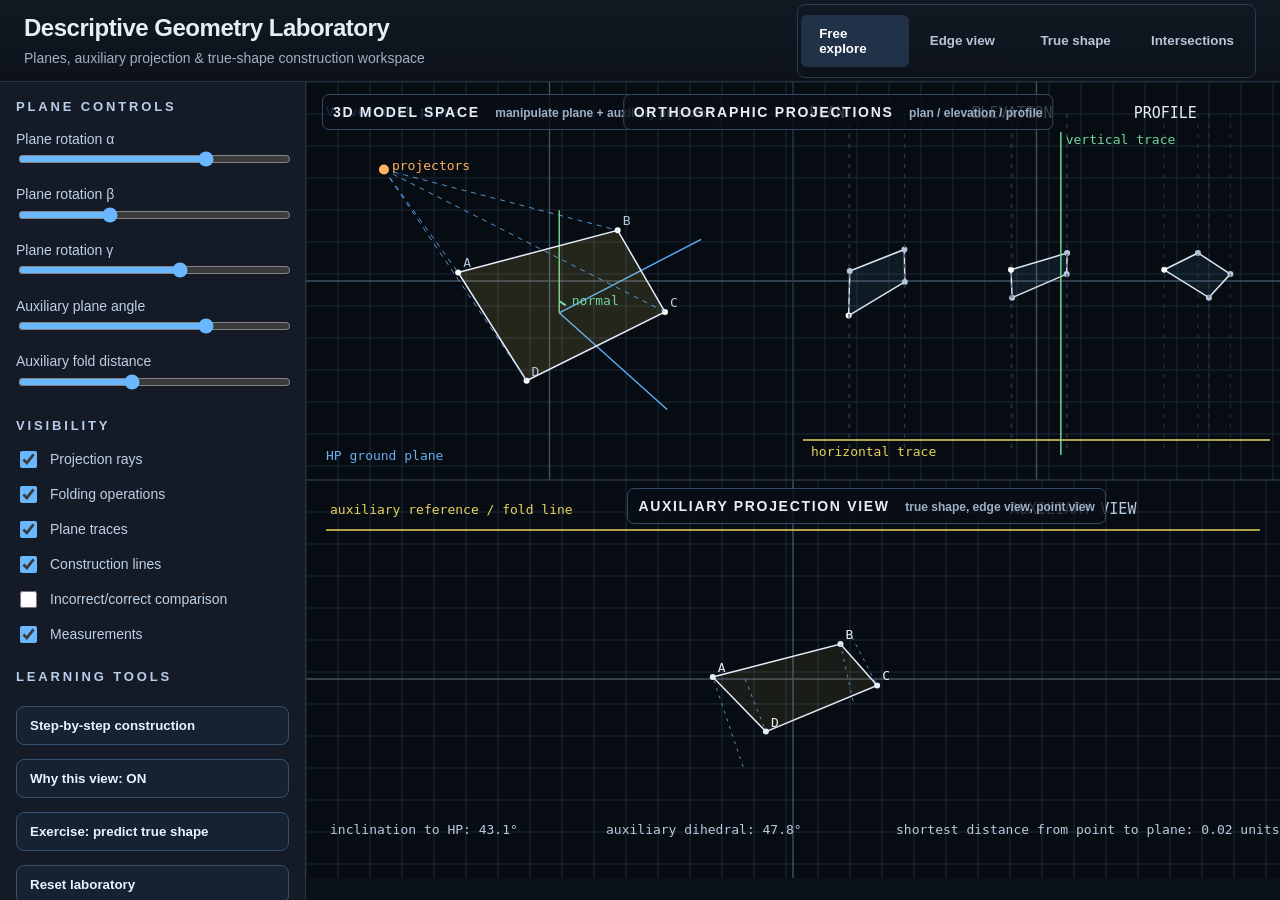
==== index.html @ dc157e67 "Add files via upload" ====
<!doctype html>
<html lang="en">
<head>
  <meta charset="utf-8" />
  <meta name="viewport" content="width=device-width,initial-scale=1" />
  <title>Descriptive Geometry Laboratory</title>
  <link rel="stylesheet" href="styles.css" />
</head>
<body>
  <header>
    <div><h1>Descriptive Geometry Laboratory</h1><p>Planes, auxiliary projection & true-shape construction workspace</p></div>
    <nav class="tabs">
      <button data-mode="free" class="active">Free explore</button>
      <button data-mode="edge">Edge view</button>
      <button data-mode="true">True shape</button>
      <button data-mode="intersect">Intersections</button>
    </nav>
  </header>
  <main>
    <aside>
      <section><h2>Plane Controls</h2>
        <label>Plane rotation α <input id="rx" type="range" min="-80" max="80" value="32"></label>
        <label>Plane rotation β <input id="ry" type="range" min="-80" max="80" value="-28"></label>
        <label>Plane rotation γ <input id="rz" type="range" min="-90" max="90" value="18"></label>
        <label>Auxiliary plane angle <input id="aux" type="range" min="-90" max="90" value="36"></label>
        <label>Auxiliary fold distance <input id="fold" type="range" min="40" max="210" value="110"></label>
      </section>
      <section><h2>Visibility</h2>
        <label class="check"><input id="rays" type="checkbox" checked> Projection rays</label>
        <label class="check"><input id="folds" type="checkbox" checked> Folding operations</label>
        <label class="check"><input id="traces" type="checkbox" checked> Plane traces</label>
        <label class="check"><input id="construct" type="checkbox" checked> Construction lines</label>
        <label class="check"><input id="compare" type="checkbox"> Incorrect/correct comparison</label>
        <label class="check"><input id="measure" type="checkbox" checked> Measurements</label>
      </section>
      <section><h2>Learning Tools</h2>
        <button id="step">Step-by-step construction</button>
        <button id="why">Why this view: ON</button>
        <button id="exercise">Exercise: predict true shape</button>
        <button id="reset">Reset laboratory</button>
        <div id="explain" class="note">Rotate the auxiliary plane until it becomes parallel to the inclined plane: the auxiliary view then reveals true shape.</div>
      </section>
    </aside>
    <section class="stage">
      <canvas id="c"></canvas>
      <div class="hud topLeft">3D MODEL SPACE <span>manipulate plane + auxiliary projector</span></div>
      <div class="hud topMid">ORTHOGRAPHIC PROJECTIONS <span>plan / elevation / profile</span></div>
      <div class="hud bottomMid">AUXILIARY PROJECTION VIEW <span>true shape, edge view, point view</span></div>
      <div id="tip"></div>
    </section>
  </main>
<script src="app.js"></script>
</body>
</html>
---- styles.css ----
:root{--bg:#0b1118;--panel:#141b26;--grid:#263444;--line:#aebbd0;--blue:#69b7ff;--yellow:#e9d25e;--green:#75d69a;--red:#ff5d68;--violet:#bd85ff;--text:#e8eef8;--muted:#9fb0c6}*{box-sizing:border-box}body{margin:0;background:var(--bg);color:var(--text);font:14px/1.45 Inter,Segoe UI,Roboto,Arial,sans-serif;overflow:hidden}header{height:82px;display:flex;align-items:center;justify-content:space-between;padding:14px 24px;background:linear-gradient(#111923,#0d121a);border-bottom:1px solid #253140}h1{margin:0;font-size:24px;letter-spacing:-.02em}p{margin:2px 0;color:var(--muted)}.tabs{border:1px solid #2c3a4e;border-radius:8px;padding:3px;display:flex;gap:3px}.tabs button{background:transparent;color:#b7c5d9;border:0;border-radius:6px;padding:11px 18px;font-weight:700}.tabs button.active{background:#203148;color:white}main{display:grid;grid-template-columns:306px 1fr;height:calc(100vh - 82px)}aside{background:var(--panel);border-right:1px solid #2a3545;padding:16px;overflow:auto}h2{font-size:13px;letter-spacing:.22em;text-transform:uppercase;color:#b9cdec;margin:0 0 12px}section{margin-bottom:22px}label{display:block;color:#bed0e7;margin:12px 0}input[type=range]{width:100%;accent-color:var(--blue)}.check{display:flex;gap:10px;align-items:center}.check input{width:17px;height:17px;accent-color:var(--blue)}button{width:100%;text-align:left;padding:11px 13px;margin:7px 0;border:1px solid #355071;border-radius:8px;background:#142231;color:#eaf2ff;font-weight:700}button:hover{border-color:#6bb7ff}.note{border:1px solid #314258;border-radius:8px;padding:12px;color:#c6d5e8;background:#0f1823;margin-top:12px}.stage{position:relative;background:#070c12}canvas{width:100%;height:100%;display:block}.hud{position:absolute;border:1px solid #344861;background:rgba(8,14,22,.78);border-radius:7px;padding:7px 10px;font-weight:900;letter-spacing:.12em}.hud span{color:#9eb0c5;font-size:12px;letter-spacing:0;margin-left:10px}.topLeft{left:16px;top:12px}.topMid{left:48%;top:12px;transform:translateX(-35%)}.bottomMid{left:33%;top:51%;}.status{font-family:ui-monospace,Menlo,Consolas,monospace}#tip{position:absolute;pointer-events:none;max-width:310px;padding:9px 11px;border:1px solid #45617e;border-radius:7px;background:#0d1722;color:#d8e6f7;display:none;box-shadow:0 8px 30px #0008}.ok{color:var(--green)}.warn{color:var(--red)}
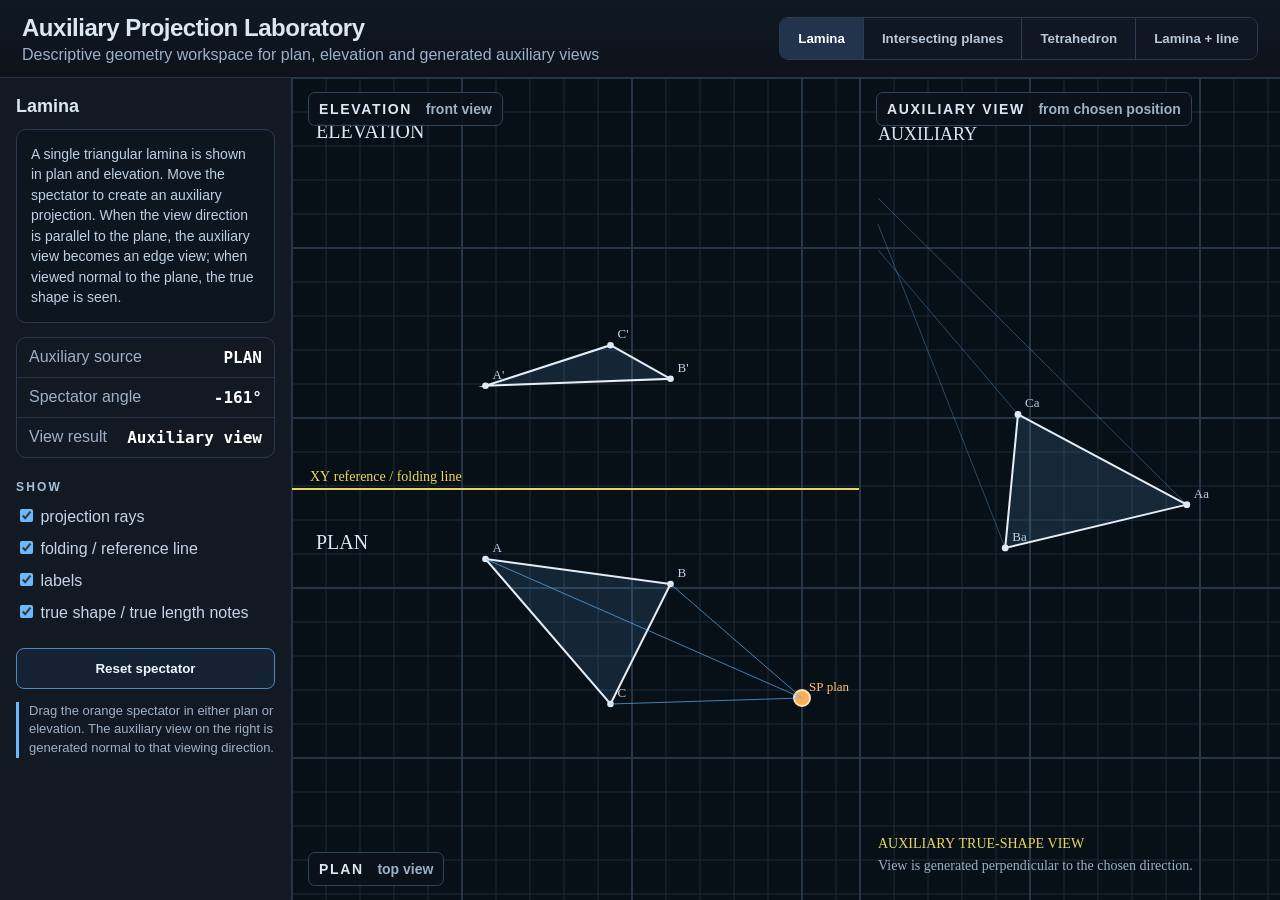
==== commit e7874e92: "Add files via upload" ====
--- a/index.html
+++ b/index.html
@@ -1,54 +1,51 @@
 <!doctype html>
 <html lang="en">
 <head>
-  <meta charset="utf-8" />
-  <meta name="viewport" content="width=device-width,initial-scale=1" />
-  <title>Descriptive Geometry Laboratory</title>
-  <link rel="stylesheet" href="styles.css" />
+<meta charset="utf-8" />
+<meta name="viewport" content="width=device-width, initial-scale=1" />
+<title>Auxiliary Projection Laboratory</title>
+<link rel="stylesheet" href="style.css" />
 </head>
 <body>
-  <header>
-    <div><h1>Descriptive Geometry Laboratory</h1><p>Planes, auxiliary projection & true-shape construction workspace</p></div>
-    <nav class="tabs">
-      <button data-mode="free" class="active">Free explore</button>
-      <button data-mode="edge">Edge view</button>
-      <button data-mode="true">True shape</button>
-      <button data-mode="intersect">Intersections</button>
-    </nav>
-  </header>
-  <main>
-    <aside>
-      <section><h2>Plane Controls</h2>
-        <label>Plane rotation α <input id="rx" type="range" min="-80" max="80" value="32"></label>
-        <label>Plane rotation β <input id="ry" type="range" min="-80" max="80" value="-28"></label>
-        <label>Plane rotation γ <input id="rz" type="range" min="-90" max="90" value="18"></label>
-        <label>Auxiliary plane angle <input id="aux" type="range" min="-90" max="90" value="36"></label>
-        <label>Auxiliary fold distance <input id="fold" type="range" min="40" max="210" value="110"></label>
-      </section>
-      <section><h2>Visibility</h2>
-        <label class="check"><input id="rays" type="checkbox" checked> Projection rays</label>
-        <label class="check"><input id="folds" type="checkbox" checked> Folding operations</label>
-        <label class="check"><input id="traces" type="checkbox" checked> Plane traces</label>
-        <label class="check"><input id="construct" type="checkbox" checked> Construction lines</label>
-        <label class="check"><input id="compare" type="checkbox"> Incorrect/correct comparison</label>
-        <label class="check"><input id="measure" type="checkbox" checked> Measurements</label>
-      </section>
-      <section><h2>Learning Tools</h2>
-        <button id="step">Step-by-step construction</button>
-        <button id="why">Why this view: ON</button>
-        <button id="exercise">Exercise: predict true shape</button>
-        <button id="reset">Reset laboratory</button>
-        <div id="explain" class="note">Rotate the auxiliary plane until it becomes parallel to the inclined plane: the auxiliary view then reveals true shape.</div>
-      </section>
-    </aside>
-    <section class="stage">
-      <canvas id="c"></canvas>
-      <div class="hud topLeft">3D MODEL SPACE <span>manipulate plane + auxiliary projector</span></div>
-      <div class="hud topMid">ORTHOGRAPHIC PROJECTIONS <span>plan / elevation / profile</span></div>
-      <div class="hud bottomMid">AUXILIARY PROJECTION VIEW <span>true shape, edge view, point view</span></div>
-      <div id="tip"></div>
-    </section>
-  </main>
+<header>
+  <div><h1>Auxiliary Projection Laboratory</h1><p>Descriptive geometry workspace for plan, elevation and generated auxiliary views</p></div>
+  <div class="tabs" id="caseTabs">
+    <button data-case="lamina" class="active">Lamina</button>
+    <button data-case="intersecting">Intersecting planes</button>
+    <button data-case="tetra">Tetrahedron</button>
+    <button data-case="line">Lamina + line</button>
+  </div>
+</header>
+<main>
+  <aside class="left">
+    <h2 id="infoTitle">Lamina</h2>
+    <div id="infoText" class="info"></div>
+    <div class="readout">
+      <div><span>Auxiliary source</span><b id="sourceReadout">PLAN</b></div>
+      <div><span>Spectator angle</span><b id="angleReadout">0°</b></div>
+      <div><span>View result</span><b id="resultReadout">Oblique auxiliary</b></div>
+    </div>
+    <h3>Show</h3>
+    <label><input type="checkbox" id="showProjectors" checked> projection rays</label>
+    <label><input type="checkbox" id="showFold" checked> folding / reference line</label>
+    <label><input type="checkbox" id="showLabels" checked> labels</label>
+    <label><input type="checkbox" id="showTrue" checked> true shape / true length notes</label>
+    <button id="resetBtn">Reset spectator</button>
+    <p class="hint">Drag the orange spectator in either plan or elevation. The auxiliary view on the right is generated normal to that viewing direction.</p>
+  </aside>
+
+  <section class="workspace">
+    <div class="panel ortho">
+      <div class="panel-title top">ELEVATION <span>front view</span></div>
+      <canvas id="ortho" width="960" height="760"></canvas>
+      <div class="panel-title bottom">PLAN <span>top view</span></div>
+    </div>
+    <div class="panel auxPanel">
+      <div class="panel-title">AUXILIARY VIEW <span id="auxSub">from chosen position</span></div>
+      <canvas id="aux" width="420" height="760"></canvas>
+    </div>
+  </section>
+</main>
 <script src="app.js"></script>
 </body>
 </html>
--- a/style.css
+++ b/style.css
@@ -0,0 +1 @@
+:root{--bg:#0b1118;--panel:#111923;--panel2:#0d151e;--grid:#263545;--line:#d7e2ee;--muted:#91a4bb;--cyan:#68b9ff;--orange:#ffad54;--green:#78d99a;--yellow:#e8d65f;--red:#ff6464;--border:#253447}*{box-sizing:border-box}body{margin:0;background:var(--bg);color:#dce7f4;font-family:Inter,Segoe UI,Roboto,Arial,sans-serif;overflow:hidden}header{height:78px;border-bottom:1px solid var(--border);display:flex;align-items:center;justify-content:space-between;padding:0 22px;background:linear-gradient(#101923,#0d121a)}h1{font-size:24px;margin:0 0 4px;font-weight:760;letter-spacing:-.02em}header p{margin:0;color:#9db0c6}.tabs{display:flex;border:1px solid #2b3b51;border-radius:9px;overflow:hidden}.tabs button{background:#101722;color:#b8c6d8;border:0;border-right:1px solid #2b3b51;padding:13px 18px;font-weight:700;cursor:pointer}.tabs button:last-child{border-right:0}.tabs button.active{background:#21344b;color:white}main{height:calc(100vh - 78px);display:grid;grid-template-columns:292px 1fr}.left{background:#121923;border-right:1px solid var(--border);padding:18px 16px;overflow:auto}.left h2{margin:0 0 12px;font-size:18px}.left h3{font-size:12px;letter-spacing:.18em;color:#a9bdd4;text-transform:uppercase;margin:22px 0 10px}.info{font-size:14px;line-height:1.46;color:#bfd0e2;border:1px solid #293a50;border-radius:10px;background:#0d151e;padding:14px;min-height:142px}.readout{margin-top:14px;border:1px solid #293a50;border-radius:10px;overflow:hidden}.readout div{display:flex;justify-content:space-between;gap:14px;padding:10px 12px;border-bottom:1px solid #243246}.readout div:last-child{border-bottom:0}.readout span{color:#9fb0c4}.readout b{font-family:ui-monospace,SFMono-Regular,Consolas,monospace;color:#fff}label{display:block;margin:12px 0;color:#c7d4e5}input{accent-color:#68b9ff}button#resetBtn{width:100%;margin-top:14px;background:#142233;color:#eff6ff;border:1px solid #4c88c4;border-radius:8px;padding:12px;font-weight:700;cursor:pointer}.hint{font-size:13px;color:#9fb0c4;line-height:1.45;border-left:3px solid #68b9ff;padding-left:10px}.workspace{display:grid;grid-template-columns:minmax(520px,1fr) 420px;gap:0}.panel{position:relative;background:#081017;overflow:hidden}.ortho{border-right:1px solid var(--border)}.auxPanel{background:#0a121a}.panel-title{position:absolute;left:16px;top:14px;z-index:2;padding:8px 10px;background:rgba(10,17,25,.9);border:1px solid #30435a;border-radius:7px;font-size:14px;font-weight:800;letter-spacing:.12em}.panel-title span{letter-spacing:0;text-transform:none;color:#9db0c6;margin-left:8px;font-weight:600}.panel-title.bottom{top:auto;bottom:14px}.panel-title.top{top:14px}canvas{width:100%;height:100%;display:block}.grab{cursor:grab}@media(max-width:1050px){main{grid-template-columns:250px 1fr}.workspace{grid-template-columns:1fr 340px}.tabs button{padding:10px 12px;font-size:12px}}
